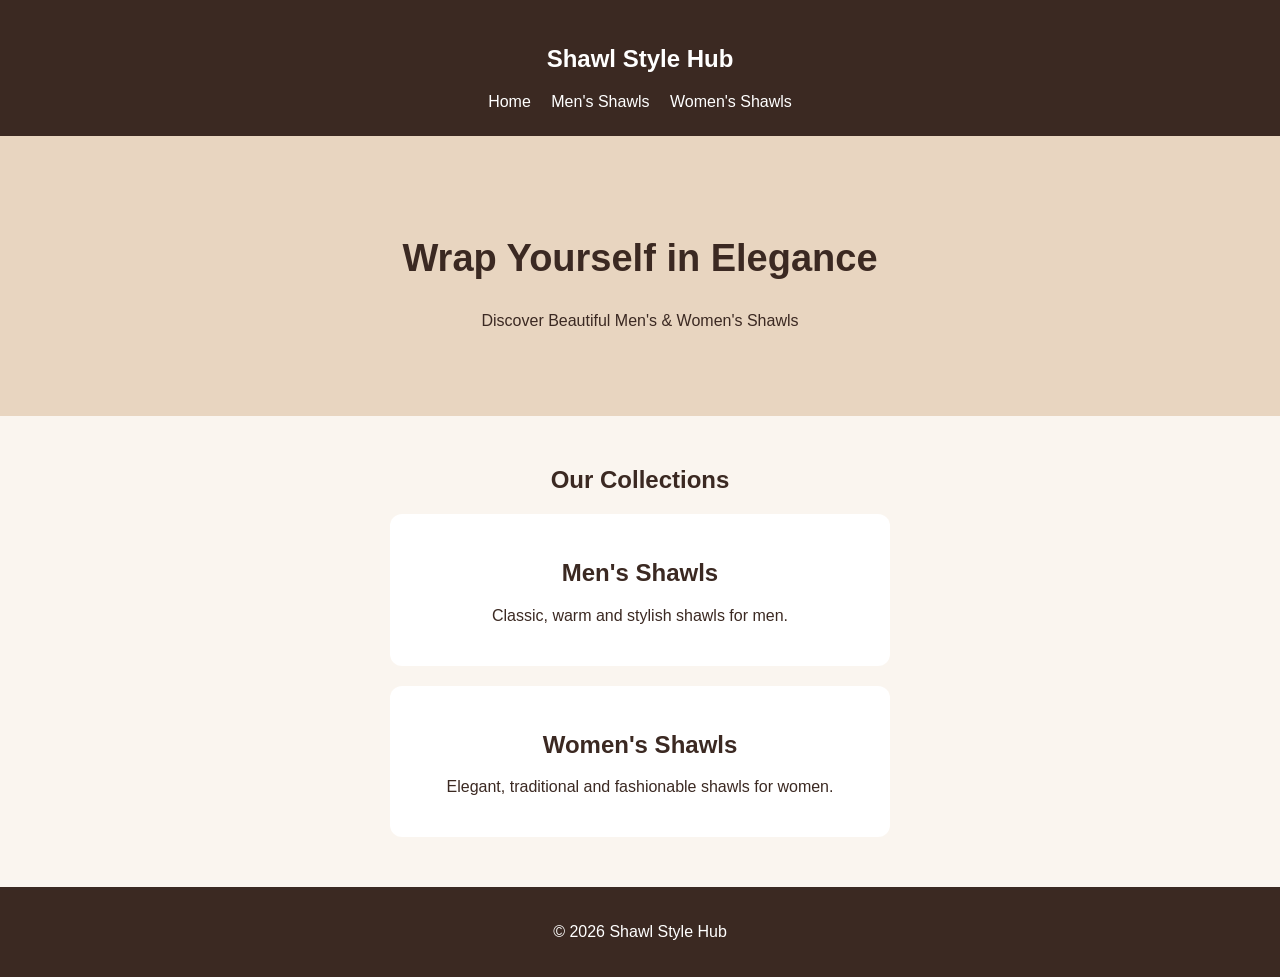
==== index.html @ 524e73ac "Create index.html" ====
<!DOCTYPE html>
<html lang="en">
<head>
  <meta charset="UTF-8">
  <meta name="viewport" content="width=device-width, initial-scale=1.0">
  <title>Shawl Style Hub</title>
  <style>
    body {
      margin: 0;
      font-family: Arial, sans-serif;
      background: #faf5ef;
      color: #3b2922;
      text-align: center;
    }
    header {
      background: #3b2922;
      color: white;
      padding: 25px;
    }
    nav a {
      color: white;
      margin: 8px;
      text-decoration: none;
    }
    .hero {
      padding: 70px 15px;
      background: #e8d5c0;
    }
    h1 {
      font-size: 38px;
    }
    .collections {
      padding: 30px 15px;
    }
    .card {
      background: white;
      margin: 20px auto;
      padding: 25px;
      max-width: 450px;
      border-radius: 12px;
    }
    footer {
      background: #3b2922;
      color: white;
      padding: 20px;
    }
  </style>
</head>
<body>
  <header>
    <h2>Shawl Style Hub</h2>
    <nav>
      <a href="#home">Home</a>
      <a href="#men">Men's Shawls</a>
      <a href="#women">Women's Shawls</a>
    </nav>
  </header>

  <section class="hero" id="home">
    <h1>Wrap Yourself in Elegance</h1>
    <p>Discover Beautiful Men's & Women's Shawls</p>
  </section>

  <section class="collections">
    <h2>Our Collections</h2>
    <div class="card" id="men">
      <h2>Men's Shawls</h2>
      <p>Classic, warm and stylish shawls for men.</p>
    </div>
    <div class="card" id="women">
      <h2>Women's Shawls</h2>
      <p>Elegant, traditional and fashionable shawls for women.</p>
    </div>
  </section>

  <footer>
    <p>© 2026 Shawl Style Hub</p>
  </footer>
</body>
</html>
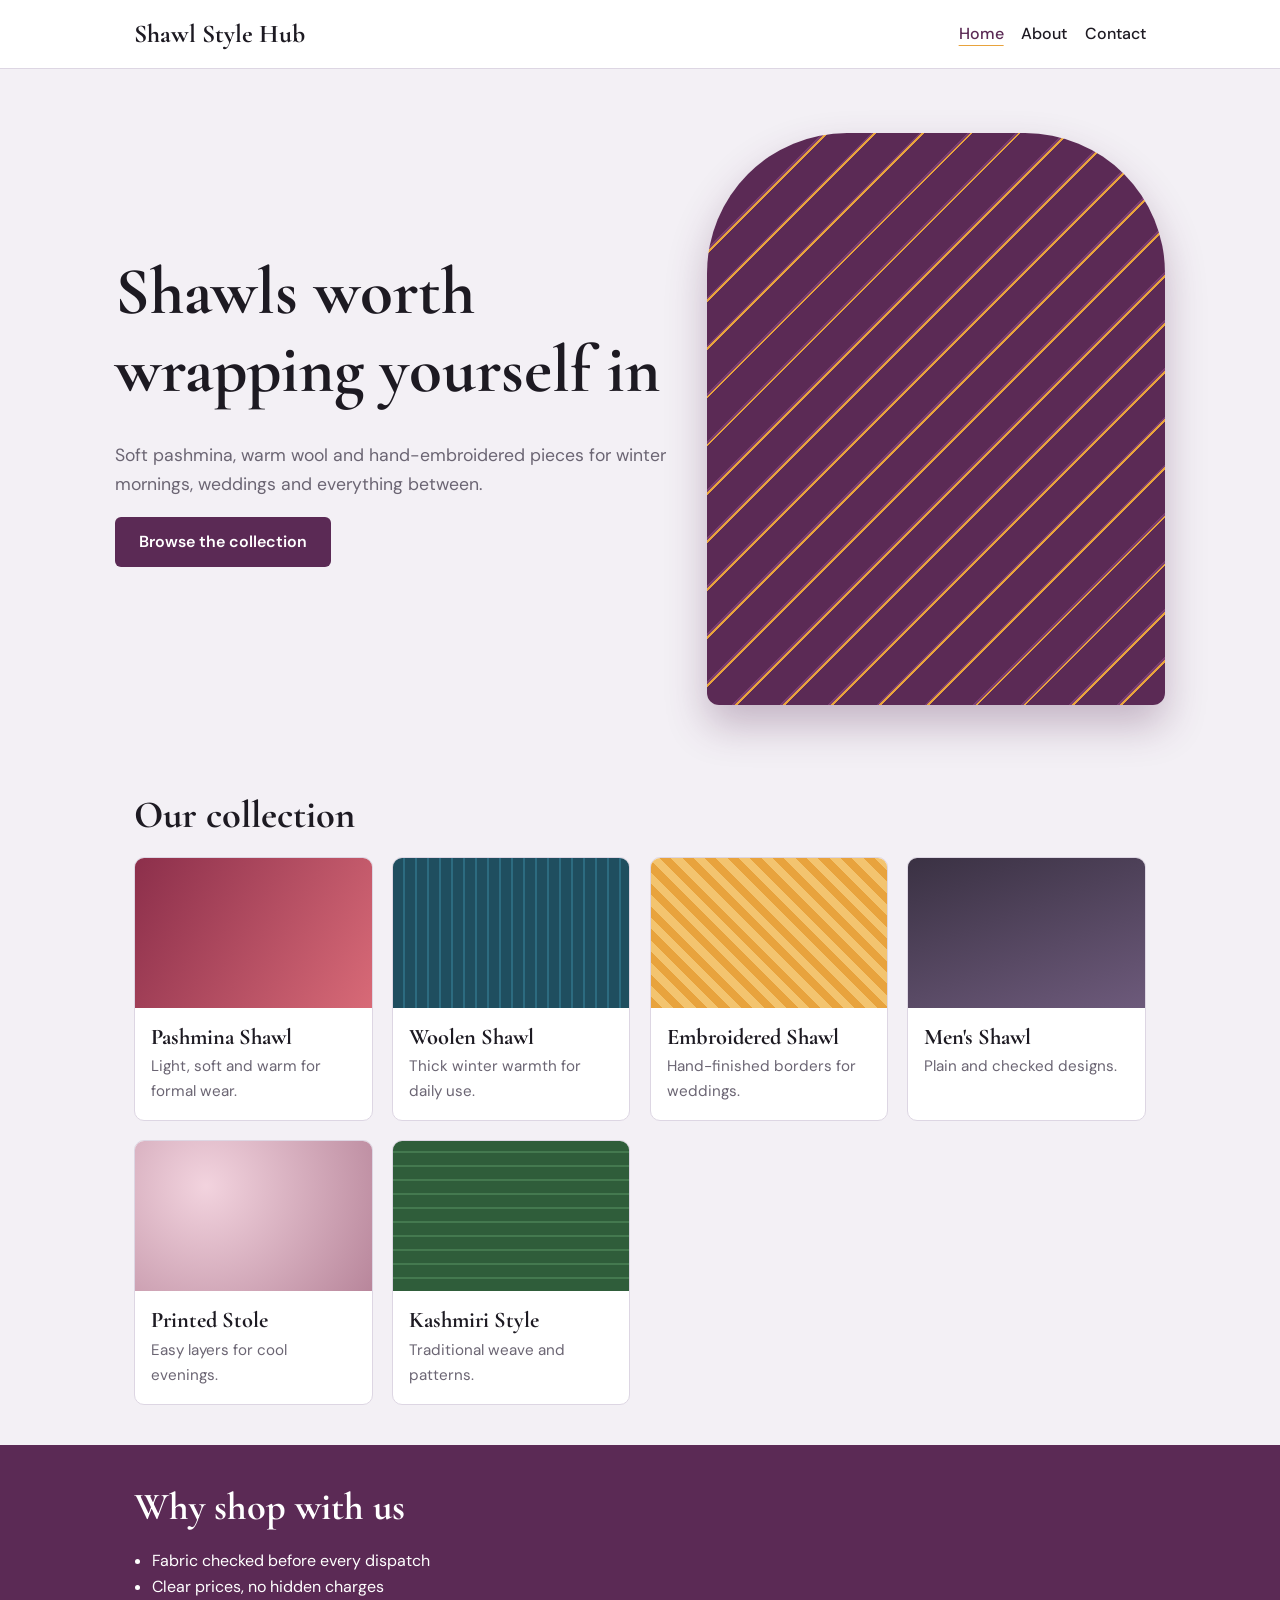
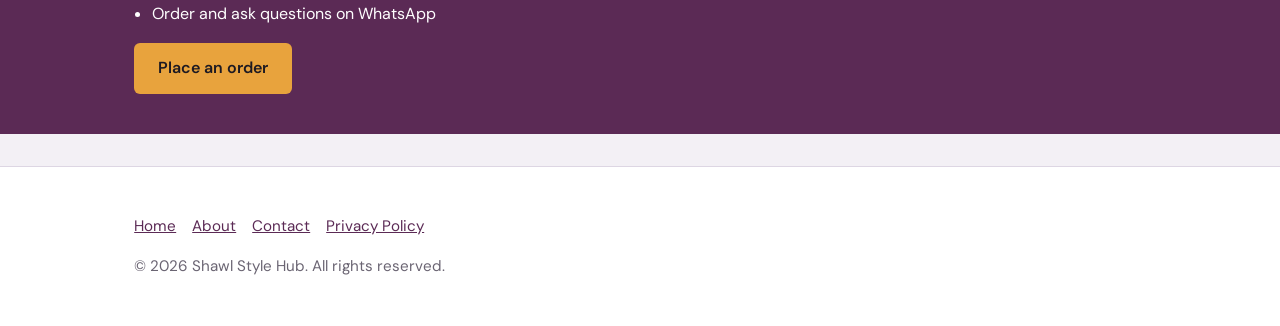
==== commit a275658d: "Add files via upload" ====
--- a/index.html
+++ b/index.html
@@ -1,81 +1,35 @@
-
 <!DOCTYPE html>
 <html lang="en">
 <head>
-  <meta charset="UTF-8">
-  <meta name="viewport" content="width=device-width, initial-scale=1.0">
-  <title>Shawl Style Hub</title>
-  <style>
-    body {
-      margin: 0;
-      font-family: Arial, sans-serif;
-      background: #faf5ef;
-      color: #3b2922;
-      text-align: center;
-    }
-    header {
-      background: #3b2922;
-      color: white;
-      padding: 25px;
-    }
-    nav a {
-      color: white;
-      margin: 8px;
-      text-decoration: none;
-    }
-    .hero {
-      padding: 70px 15px;
-      background: #e8d5c0;
-    }
-    h1 {
-      font-size: 38px;
-    }
-    .collections {
-      padding: 30px 15px;
-    }
-    .card {
-      background: white;
-      margin: 20px auto;
-      padding: 25px;
-      max-width: 450px;
-      border-radius: 12px;
-    }
-    footer {
-      background: #3b2922;
-      color: white;
-      padding: 20px;
-    }
-  </style>
+<meta charset="UTF-8">
+<meta name="viewport" content="width=device-width, initial-scale=1">
+<title>Shawl Style Hub | Shawls for Every Season</title>
+<meta name="description" content="Shop pashmina, wool, embroidered and everyday shawls at Shawl Style Hub. Order easily on WhatsApp.">
+<link rel="canonical" href="https://jirha686-lang.github.io/shawlstylehub/index.html">
+<link rel="preconnect" href="https://fonts.googleapis.com"><link rel="preconnect" href="https://fonts.gstatic.com" crossorigin>
+<link href="https://fonts.googleapis.com/css2?family=Cormorant+Garamond:wght@600;700&family=DM+Sans:wght@400;500;600&display=swap" rel="stylesheet">
+<link rel="stylesheet" href="style.css">
 </head>
 <body>
-  <header>
-    <h2>Shawl Style Hub</h2>
-    <nav>
-      <a href="#home">Home</a>
-      <a href="#men">Men's Shawls</a>
-      <a href="#women">Women's Shawls</a>
-    </nav>
-  </header>
+<header><div class="wrap"><a class="logo" href="index.html">Shawl Style Hub</a>
+<nav><a href="index.html"aria-current="page">Home</a><a href="about.html">About</a><a href="contact.html">Contact</a></nav></div></header>
+<main>
 
-  <section class="hero" id="home">
-    <h1>Wrap Yourself in Elegance</h1>
-    <p>Discover Beautiful Men's & Women's Shawls</p>
-  </section>
-
-  <section class="collections">
-    <h2>Our Collections</h2>
-    <div class="card" id="men">
-      <h2>Men's Shawls</h2>
-      <p>Classic, warm and stylish shawls for men.</p>
-    </div>
-    <div class="card" id="women">
-      <h2>Women's Shawls</h2>
-      <p>Elegant, traditional and fashionable shawls for women.</p>
-    </div>
-  </section>
-
-  <footer>
-    <p>© 2026 Shawl Style Hub</p>
-  </footer>
+<div class="wrap hero"><div><h1>Shawls worth wrapping yourself in</h1>
+<p>Soft pashmina, warm wool and hand-embroidered pieces for winter mornings, weddings and everything between.</p>
+<p><a class="btn" href="#collection">Browse the collection</a></p></div><div class="drape" role="img" aria-label="Woven shawl pattern in plum and gold"></div></div>
+<section id="collection"><div class="wrap"><h2>Our collection</h2><div class="grid">
+<article class="card"><div class="sw s1"></div><div class="b"><h3>Pashmina Shawl</h3><p>Light, soft and warm for formal wear.</p></div></article>
+<article class="card"><div class="sw s2"></div><div class="b"><h3>Woolen Shawl</h3><p>Thick winter warmth for daily use.</p></div></article>
+<article class="card"><div class="sw s3"></div><div class="b"><h3>Embroidered Shawl</h3><p>Hand-finished borders for weddings.</p></div></article>
+<article class="card"><div class="sw s4"></div><div class="b"><h3>Men's Shawl</h3><p>Plain and checked designs.</p></div></article>
+<article class="card"><div class="sw s5"></div><div class="b"><h3>Printed Stole</h3><p>Easy layers for cool evenings.</p></div></article>
+<article class="card"><div class="sw s6"></div><div class="b"><h3>Kashmiri Style</h3><p>Traditional weave and patterns.</p></div></article>
+</div></div></section>
+<section class="band"><div class="wrap"><h2>Why shop with us</h2><ul><li>Fabric checked before every dispatch</li><li>Clear prices, no hidden charges</li><li>Order and ask questions on WhatsApp</li></ul>
+<a class="btn" href="contact.html">Place an order</a></div></section>
+</main>
+<footer><div class="wrap"><p><a href="index.html">Home</a><a href="about.html">About</a><a href="contact.html">Contact</a><a href="privacy-policy.html">Privacy Policy</a></p>
+<p>&copy; 2026 Shawl Style Hub. All rights reserved.</p></div></footer>
 </body>
 </html>
--- a/style.css
+++ b/style.css
@@ -0,0 +1,34 @@
+:root{--ink:#1d1a22;--plum:#5b2a55;--gold:#e8a33d;--mist:#f3f0f5;--white:#fff;--muted:#6b6573;--line:#ddd6e3}
+@media(prefers-color-scheme:dark){:root{--ink:#f1edf4;--mist:#17131b;--white:#201a26;--muted:#b3abbb;--line:#3a3143;--plum:#d9a6d2}}
+*{box-sizing:border-box}html{scroll-behavior:smooth}
+body{margin:0;font-family:"DM Sans",system-ui,sans-serif;background:var(--mist);color:var(--ink);line-height:1.65}
+h1,h2,h3{font-family:"Cormorant Garamond",Georgia,serif;line-height:1.15;margin:0 0 .5em}
+h1{font-size:clamp(2.4rem,7vw,4.2rem)}h2{font-size:clamp(1.7rem,4vw,2.4rem)}
+a{color:var(--plum)}a:focus-visible,button:focus-visible{outline:3px solid var(--gold);outline-offset:2px}
+.wrap{max-width:1050px;margin:auto;padding:0 1.2rem}
+header{background:var(--white);border-bottom:1px solid var(--line);position:sticky;top:0;z-index:5}
+header .wrap{display:flex;flex-wrap:wrap;align-items:center;justify-content:space-between;gap:.5rem;padding-top:.8rem;padding-bottom:.8rem}
+.logo{font-family:"Cormorant Garamond",serif;font-size:1.6rem;font-weight:700;text-decoration:none;color:var(--ink)}
+nav a{margin-left:1.1rem;text-decoration:none;color:var(--ink);font-weight:500}nav a:hover,nav a[aria-current]{color:var(--plum);text-decoration:underline;text-decoration-color:var(--gold);text-underline-offset:6px}
+.hero{padding:4rem 0 3rem;display:grid;gap:2rem;grid-template-columns:1.1fr .9fr;align-items:center}
+.hero p{max-width:46ch;color:var(--muted);font-size:1.1rem}
+.drape{aspect-ratio:4/5;border-radius:140px 140px 12px 12px;background:repeating-linear-gradient(135deg,#5b2a55 0 14px,#7a3d70 14px 16px,#e8a33d 16px 18px,#5b2a55 18px 34px);box-shadow:0 20px 40px rgba(91,42,85,.3)}
+.btn{display:inline-block;background:var(--plum);color:#fff;padding:.75rem 1.5rem;border-radius:6px;text-decoration:none;font-weight:600;border:0;cursor:pointer;font-size:1rem}
+@media(prefers-color-scheme:dark){.btn{background:#8a3f80;color:#fff}}
+.btn:hover{background:var(--gold);color:#1d1a22}
+section{padding:2.5rem 0}
+.grid{display:grid;gap:1.2rem;grid-template-columns:repeat(auto-fill,minmax(220px,1fr))}
+.card{background:var(--white);border:1px solid var(--line);border-radius:10px;overflow:hidden}
+.card .sw{height:150px}.card div.b{padding:1rem}.card h3{font-size:1.4rem;margin-bottom:.2em}.card p{margin:0;color:var(--muted);font-size:.95rem}
+.s1{background:linear-gradient(120deg,#8c2f4b,#d86a77)}.s2{background:repeating-linear-gradient(90deg,#1f4e5f 0 10px,#2c6b80 10px 12px)}
+.s3{background:repeating-linear-gradient(45deg,#e8a33d 0 8px,#f3c46f 8px 16px)}.s4{background:linear-gradient(160deg,#3a3143,#6d5a7b)}
+.s5{background:radial-gradient(circle at 30% 30%,#f2d3de,#b8869b)}.s6{background:repeating-linear-gradient(0deg,#2f5d3a 0 12px,#44794f 12px 14px)}
+.band{background:var(--plum);color:#fff}.band h2,.band p{color:#fff}.band .btn{background:var(--gold);color:#1d1a22}
+.band ul{padding-left:1.1rem}
+form{display:grid;gap:1rem;max-width:520px}label{font-weight:600}
+input,textarea{width:100%;padding:.7rem;border:1px solid var(--line);border-radius:6px;font:inherit;background:var(--white);color:var(--ink)}
+footer{background:var(--white);border-top:1px solid var(--line);padding:2rem 0;margin-top:2rem;color:var(--muted);font-size:.95rem}
+footer a{margin-right:1rem}
+.prose{max-width:68ch}
+@media(max-width:760px){.hero{grid-template-columns:1fr;padding-top:2rem}.drape{max-width:260px}nav a{margin:0 .8rem 0 0}}
+@media(prefers-reduced-motion:reduce){html{scroll-behavior:auto}}
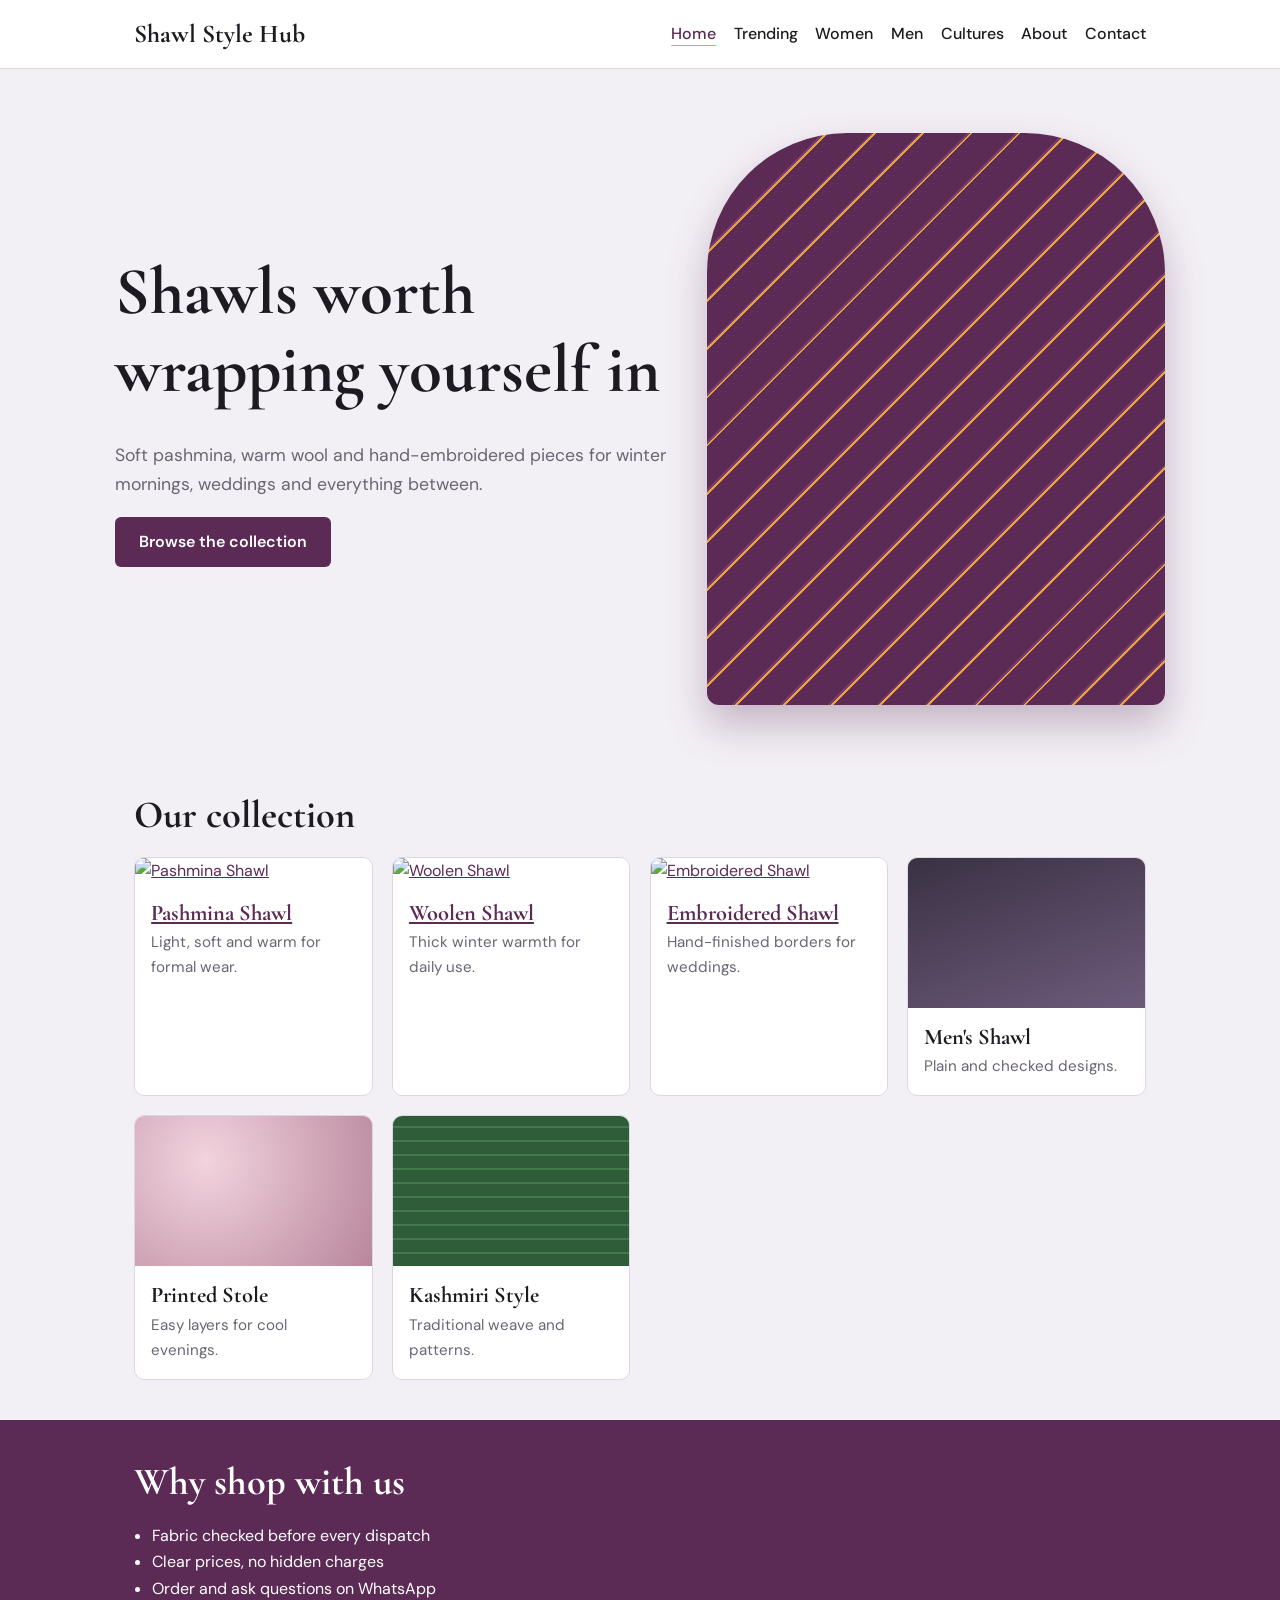
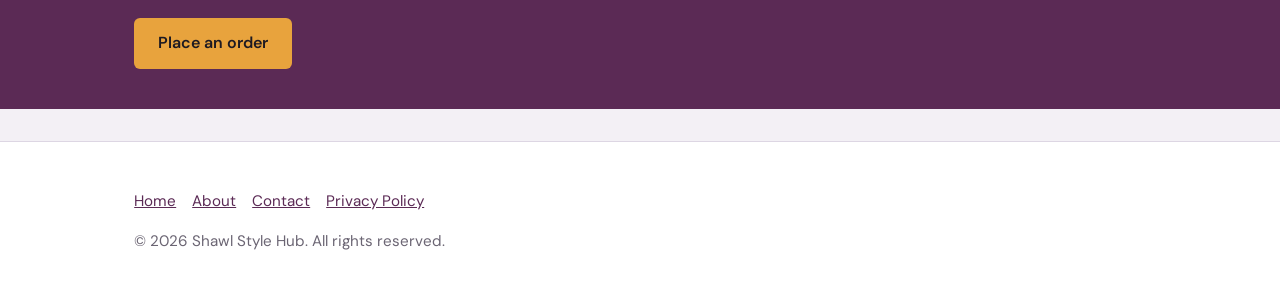
==== commit 86ec9d7a: "Add files via upload" ====
--- a/index.html
+++ b/index.html
@@ -12,16 +12,16 @@
 </head>
 <body>
 <header><div class="wrap"><a class="logo" href="index.html">Shawl Style Hub</a>
-<nav><a href="index.html"aria-current="page">Home</a><a href="about.html">About</a><a href="contact.html">Contact</a></nav></div></header>
+<nav><a href="index.html"aria-current="page">Home</a><a href="trending.html">Trending</a><a href="women.html">Women</a><a href="men.html">Men</a><a href="culture.html">Cultures</a><a href="about.html">About</a><a href="contact.html">Contact</a></nav></div></header>
 <main>
 
 <div class="wrap hero"><div><h1>Shawls worth wrapping yourself in</h1>
 <p>Soft pashmina, warm wool and hand-embroidered pieces for winter mornings, weddings and everything between.</p>
 <p><a class="btn" href="#collection">Browse the collection</a></p></div><div class="drape" role="img" aria-label="Woven shawl pattern in plum and gold"></div></div>
 <section id="collection"><div class="wrap"><h2>Our collection</h2><div class="grid">
-<article class="card"><div class="sw s1"></div><div class="b"><h3>Pashmina Shawl</h3><p>Light, soft and warm for formal wear.</p></div></article>
-<article class="card"><div class="sw s2"></div><div class="b"><h3>Woolen Shawl</h3><p>Thick winter warmth for daily use.</p></div></article>
-<article class="card"><div class="sw s3"></div><div class="b"><h3>Embroidered Shawl</h3><p>Hand-finished borders for weddings.</p></div></article>
+<article class="card"><a href="shawls/pashmina-shawl.html"><img class="sw" src="pashmina-shawl.svg" alt="Pashmina Shawl"></a><div class="b"><h3><a href="shawls/pashmina-shawl.html">Pashmina Shawl</a></h3><p>Light, soft and warm for formal wear.</p></div></article>
+<article class="card"><a href="shawls/woolen-shawl.html"><img class="sw" src="woolen-shawl.svg" alt="Woolen Shawl"></a><div class="b"><h3><a href="shawls/woolen-shawl.html">Woolen Shawl</a></h3><p>Thick winter warmth for daily use.</p></div></article>
+<article class="card"><a href="shawls/embroidered-shawl.html"><img class="sw" src="embroidered-shawl.svg" alt="Embroidered Shawl"></a><div class="b"><h3><a href="shawls/embroidered-shawl.html">Embroidered Shawl</a></h3><p>Hand-finished borders for weddings.</p></div></article>
 <article class="card"><div class="sw s4"></div><div class="b"><h3>Men's Shawl</h3><p>Plain and checked designs.</p></div></article>
 <article class="card"><div class="sw s5"></div><div class="b"><h3>Printed Stole</h3><p>Easy layers for cool evenings.</p></div></article>
 <article class="card"><div class="sw s6"></div><div class="b"><h3>Kashmiri Style</h3><p>Traditional weave and patterns.</p></div></article>
